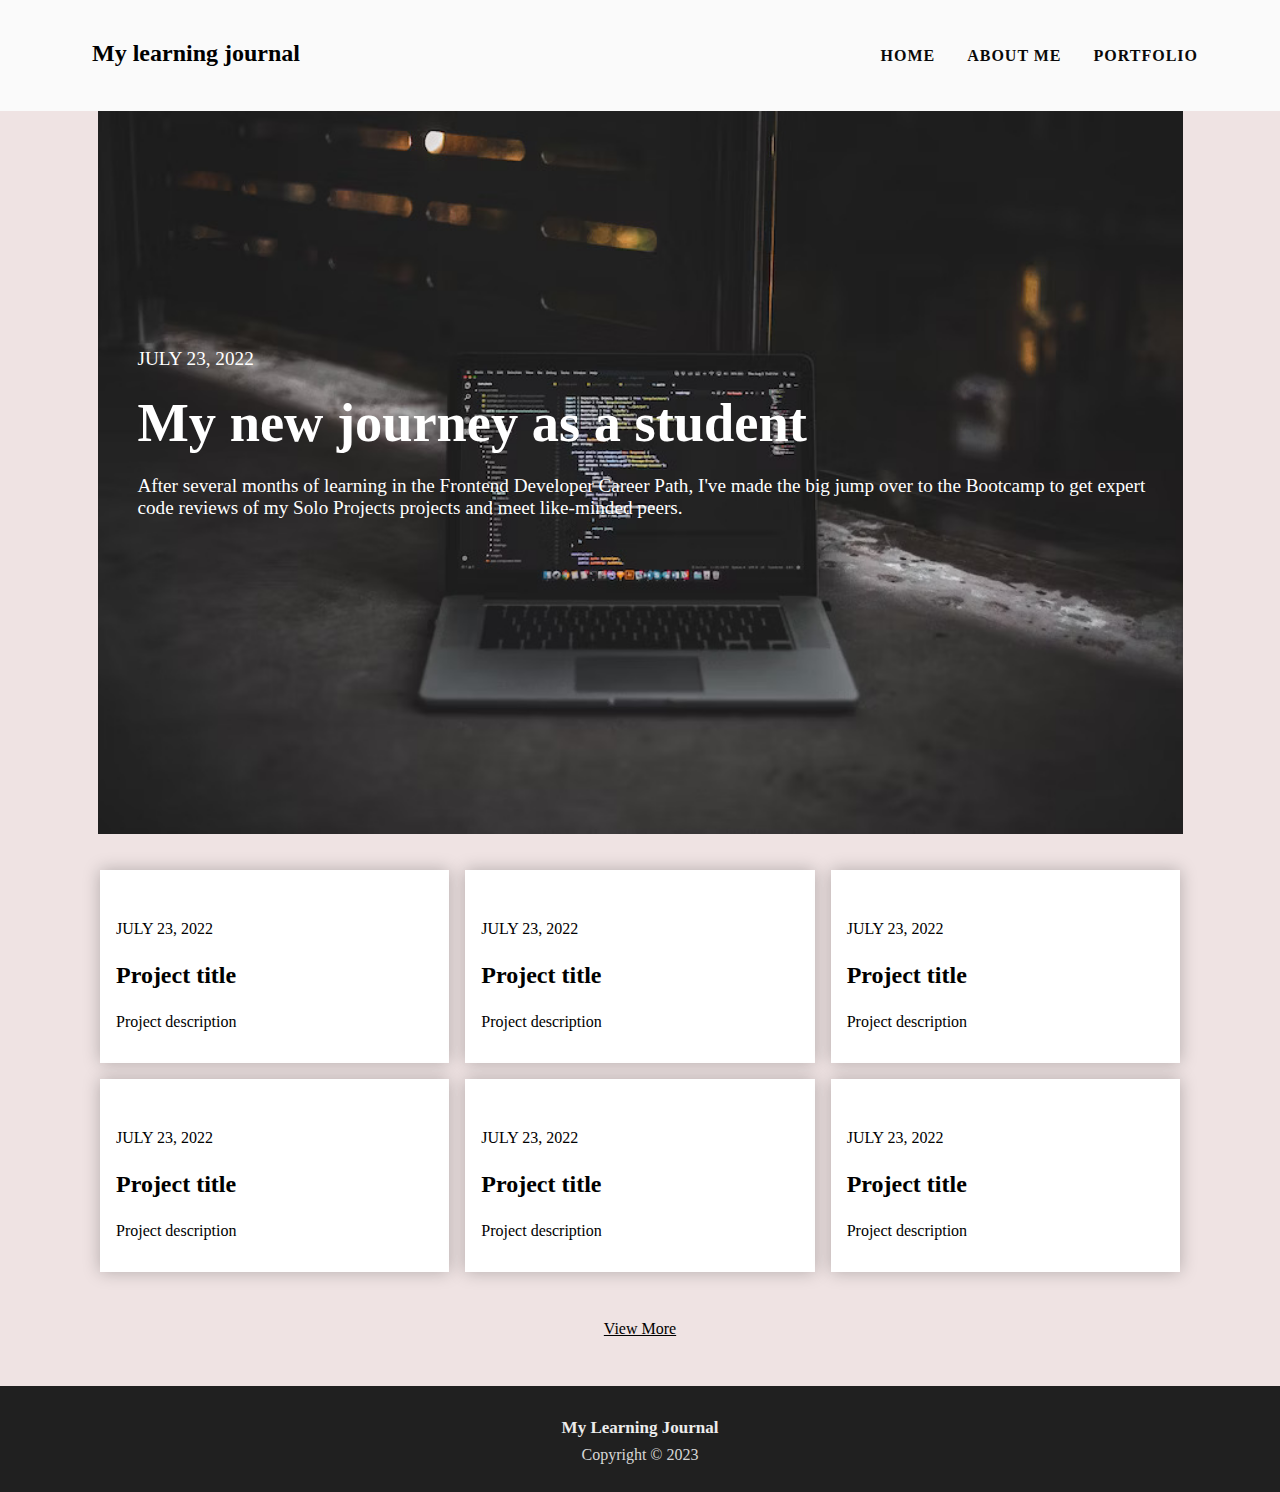
==== index.html @ 4909e025 "add the code" ====
<!DOCTYPE html>
<html lang="en">
<head>
    <meta charset="UTF-8">
    <meta name="viewport" content="width=device-width, initial-scale=1.0">
    <link rel="stylesheet" href="https://cdnjs.cloudflare.com/ajax/libs/normalize/8.0.1/normalize.css">
    <!-- Font Awesome CDN -->
	<link rel="stylesheet" href="https://cdnjs.cloudflare.com/ajax/libs/font-awesome/6.2.0/css/all.min.css" integrity="sha512-xh6O/CkQoPOWDdYTDqeRdPCVd1SpvCA9XXcUnZS2FmJNp1coAFzvtCN9BmamE+4aHK8yyUHUSCcJHgXloTyT2A==" crossorigin="anonymous" referrerpolicy="no-referrer" />
    <title>My Learning Journal</title>
    <link rel="stylesheet" href="css/style.css">
</head>
    <body>
        <!-- HEADER SECTION -->
        <header>
            <div class="container container-flex">
                <div class="site-title">
                    <i class="fa-brands fa-facebook-messenger"></i>
                     <h2>My learning journal</h2>
                </div>
                <nav>
                    <ul>
                        <li><a href="index.html">HOME</a></li>
                        <li><a href="about.html">ABOUT ME</a></li>
                        <li><a href="https://portfoliov1-divvsaxena.netlify.app/">PORTFOLIO</a></li>
                    </ul>
                </nav>
            </div>
        </header>
        <!-- BODY SECTION -->
        <main>
            <!-- HERO POST -->
            <section >
                    <div class="hero-post">
                        <img src="images/hero-post.jpg">
                        <div class="hero-container">
                            <p id="date">JULY 23, 2022</p>
                            <h1><a href="myjourney.html">My new journey as a student</a></h1>
                            <p>After several months of learning in the Frontend Developer Career Path, I've made the big jump over to the Bootcamp to get expert code reviews of my Solo Projects projects and meet like-minded peers.</p>
                       </div>
                  </div>
            </section>
                <!-- Other POSTS -->
            <section>
                <div class="portfolio">
                    <!--portfolio item 1 -->
                    <div class="portfolio-card">
                        <img src="https://unsplash.it/700/180" alt="">
                        <p>JULY 23, 2022</p>
                        <h3 class="portfolio-card-title">Project title</h3>
                        <p class="portfolio-card-p">Project description</p>
                    </div>
                    
                    <!--portfolio item 2 -->
                    <div class="portfolio-card">
                        <img src="https://unsplash.it/700/180" alt="">
                        <p>JULY 23, 2022</p>
                        <h3 class="portfolio-card-title">Project title</h3>
                        <p class="portfolio-card-p">Project description</p>
                    </div>
                    
                    <!--portfolio item 3 -->
                    <div class="portfolio-card">
                        <img src="https://unsplash.it/700/180" alt="">
                        <p>JULY 23, 2022</p>
                        <h3 class="portfolio-card-title">Project title</h3>
                        <p class="portfolio-card-p">Project description</p>
                    </div>
                    
                    <!--portfolio item 4 -->

                    <div class="portfolio-card hide">
                        <img src="https://unsplash.it/700/180" alt="">
                        <p>JULY 23, 2022</p>
                        <h3 class="portfolio-card-title">Project title</h3>
                        <p class="portfolio-card-p">Project description</p>
                    </div>
                    
                    <!--portfolio item 5 -->
                    <div class="portfolio-card hide">
                        <img src="https://unsplash.it/700/180" alt="">
                        <p>JULY 23, 2022</p>
                        <h3 class="portfolio-card-title">Project title</h3>
                        <p class="portfolio-card-p">Project description</p>
                    </div>
                    
                    <!--portfolio item 6 -->
                    <div class="portfolio-card hide">
                        <img src="https://unsplash.it/700/180" alt="">
                        <p>JULY 23, 2022</p>
                        <h3 class="portfolio-card-title">Project title</h3>
                        <p class="portfolio-card-p">Project description</p>
                    </div>
                </div>
            </section>
        
        </main>
        <p class="view-more"><a href="">View More</a></p>
        <!-- FOOTER SECTION -->
        <footer>
            <h1>My Learning Journal</h1>
            <p>Copyright © 2023</p>
        </footer>
    </body>
</html>
---- css/style.css ----
html, 
body {
    margin: 0 auto;
    padding: 0;
    background: #efe3e3;
}


/* ================
Layout
================== */

.container {
    width: 90%;
    margin: 0 auto;

}

.container-flex {
    display: flex;
    align-items: baseline;
    justify-content: space-between;
    padding-bottom: 0.625rem;
}

header{
    background: #FAFAFA;
    margin: 0 auto;
    padding: 1.25em;
}
.site-title{
    display: flex;
    gap: 10px;
    align-items: baseline;
}

.fa-brands{
    font-size: 2em;
   
}

.site-title h2{
    margin-bottom: 0;
}
.site-title p{
    margin-top: 0.5em;
}

/* navigation */
nav ul{
    list-style: none;
    padding: 0;
    display: flex;
    justify-content: center;
}
nav li{
    margin-left: 2em;
}

nav a{
    text-decoration: none;
    color: #090909;
    font-weight: 700;
    text-transform: uppercase;
    letter-spacing: 1px;
   
}

nav a:hover,
nav a:focus {
    color: #1792d2;
    border-bottom: 2px solid #1792d2;
}

/* ================
Sections
================== */


.hero-post{
    max-width: 1085px;
    width: 100%;
    position: relative;
    margin: 0 auto;
}
.hero-post h1 a{
    text-decoration: none;
    color: white;
    font-size: 3.4rem;
}
.hero-post h1 a:hover{
    border-bottom: 2px solid white;
    color: white;
    cursor: pointer;
}

.hero-container{
    color: white;
    position: absolute;
    bottom: 300px;
    left: 40px;
}
.hero-container p{
    font-size: 1.2rem;
}

.hero-post img{
   max-width: 100%;
   width:100%;
   max-width: 1085px;
   background-size: cover;
   
}

/*
  FOR GRID
*/
.portfolio {
    padding: 2em;
    display: grid;
    max-width: 1080px;
    margin: 0 auto;
    grid-template-columns: repeat(auto-fill, minmax(330px, 1fr));
    grid-gap: 1em;
} 



.portfolio-title {
    text-align: center;
    color: #00C896;
    grid-column: 1 / -1;
}

img {
    max-width: 100%;
}

.portfolio-card {
    box-shadow: 0 0 1em rgba(0,0,0,.25);
    padding: 1em;
    background: white;
}

.portfolio-card-title {
    font-size: 1.5rem;
    color: #000;
}


/*
VIEW MORE
*/
.view-more{
  max-width: 1085px;
  padding: 1em 0 3em 0;
  margin: 0 auto;
  display: flex;
  justify-content: center;
  align-items: center;
  
}
.view-more a{
    color: #000000;
}
.view-more a:hover,
.view-more a:focus{
    color: #1792d2;
}

footer{
    background: #202020;
    text-align: center;
    padding: 1.25rem;
    margin: 0 auto;
}

footer h1{
    color: #ECECEC;
    font-size: 1.0625rem;
    font-weight: bold;
    margin-bottom: 0;
}
footer p{
    color: #D7D7D7;
    margin: 0.5em;
}

.hero-post-main{
    display: flex;
    width: 90%;
    justify-content: space-between;
    align-items: center;
    padding: 2.5em 0;
    gap: 60px;
    margin: 0 auto;
}

.hero-post-main img{
    width: 20%;

}
.about-me{
    width: 80%;
}

.about-me h1{
    font-size: 2.25rem;
}
.about-me p{
    font-size: 1rem;
}
.content-about-me{
    width: 90%;
    margin: 0 auto;
    font-size: 1.15rem;
}
/*MY JOURNEY PAGE*/
.myjourney {
    font-size: 1.25rem;
}

/*
    Media Queries
    */

    @media (max-width:769px){
        .hero-container{
            position: absolute;
            top: 0px;
            bottom: 100px;
        }
        .hero-post h1 a{
            font-size: 4rem;
        }
        .portfolio{
            max-width: 1000px;
            grid-template-columns: repeat(auto-fill, minmax(300px, 1fr));
        }
        .hero-post-main img{
            width: 30%;
        }
        .about-me h1{
            font-size: 1.8rem;
        }
        .about-me p{
            font-size: 1rem;
        }
        .myjourney{
            width: 80%;
        }
       

    }
    
  @media (max-width:480px){
    .hero-post h1 a{
        font-size: 2rem;
    }
    .container-flex{
        width: 100%;
    }
    
    #date{
        font-size: 0.9rem;
        margin-top: 2rem;
        
    }
    .hero-post img{
        height: 300px;
        background-size: cover;
        object-fit: cover;
    }

    .site-title{
        font-size: 0.7rem;
    }
    header{
        padding: 0.5em 1.25em 0.1em 1.25em;
    }

    nav a{
        font-size: 0.5rem;
    }

    nav li{
        margin-left: 1em;
    }
    .hide{
        display: none;
    }

    /* ABOUT PAGE*/
    .hero-post-main{
        display: block;
        padding-top: 20px;
        padding-bottom: 5px;
    }
    .hero-post-main img{
        width: 45%;
        height: auto;
    }
    .about-me h1{
        font-size: 1.8rem;
    }
    .about-me p{
        font-size: 1rem;
    }
    .about-me{
        width: 90%;
    }
    /*MY JOURNEY*/
    #myjourney-img{
        width: 100%;
        height: 250px;
    }
  }  
  @media (max-width:404px){
    .site-title{
        font-size: 0.5rem;
    }
    header{
        padding: 0em 1.25em 0.4em 1.25em;
    }

    nav a{
        font-size: 0.55rem;
    }
    header{
        padding: 0.6em 1.25em 0.1em 1.25em;
    }
    .hero-post img{
        height: 400px;
        background-size: cover;
        object-fit: cover;
    }
    /* ABOUT PAGE*/
    #mypic{
        height: auto;
        width: 45%;
    }
    .about-me{
        width: 90%;
    }
    .hero-post-main img{
        width: 20%;
        height: auto;
    }
    .about-me h1{
        font-size: 1.8rem;
    }
    .about-me p{
        font-size: 1rem;
    }
  }

  @media (max-width:376px){
    .site-title{
        font-size: 0.5rem;
    }
    .hero-post h1 a{
        font-size: 1.9rem;
    }
    .container-flex{
        padding-bottom: 0;
    }
    header{
        padding: 0em 1.25em 0.4em 1.25em;
    }
    .hero-container{
        text-align: start;
        
    }
    .hero-container p {
        font-size: 1rem;
        text-align: start;
        padding-right: 12px;
        
    }
    .hero-post img{
        height: 400px;
        background-size: cover;
        object-fit: cover;
    }
  }
  @media (max-width:367px){
    .site-title{
        font-size: 0.44rem;
    }
    nav a{
        font-size: 0.39rem;
        font-weight: bolder;
    }
  }

  @media (max-width:321px){
    .portfolio{
    grid-template-columns: repeat(auto-fill, minmax(250px, 1fr));
    }
    .site-title{
        font-size: 0.4rem;
    }
    nav a{
        font-size: 0.38rem;
    }
}
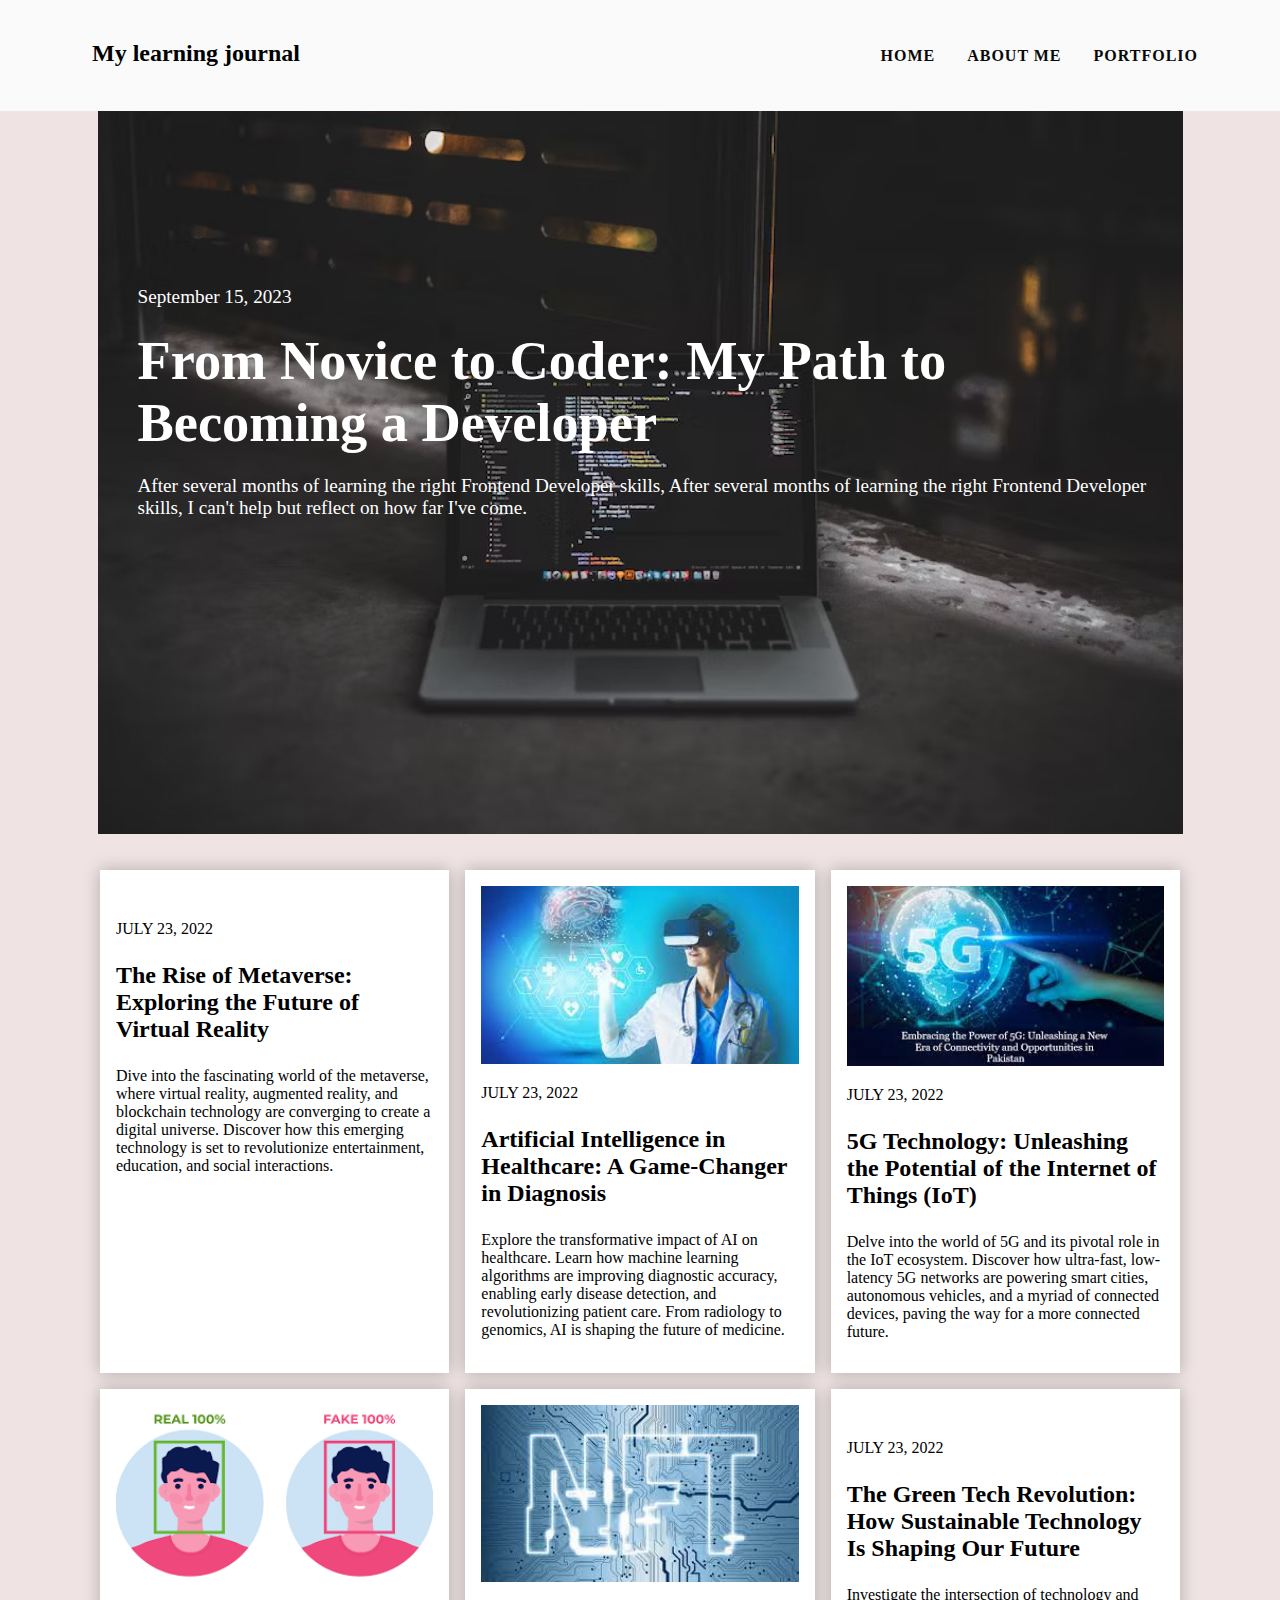
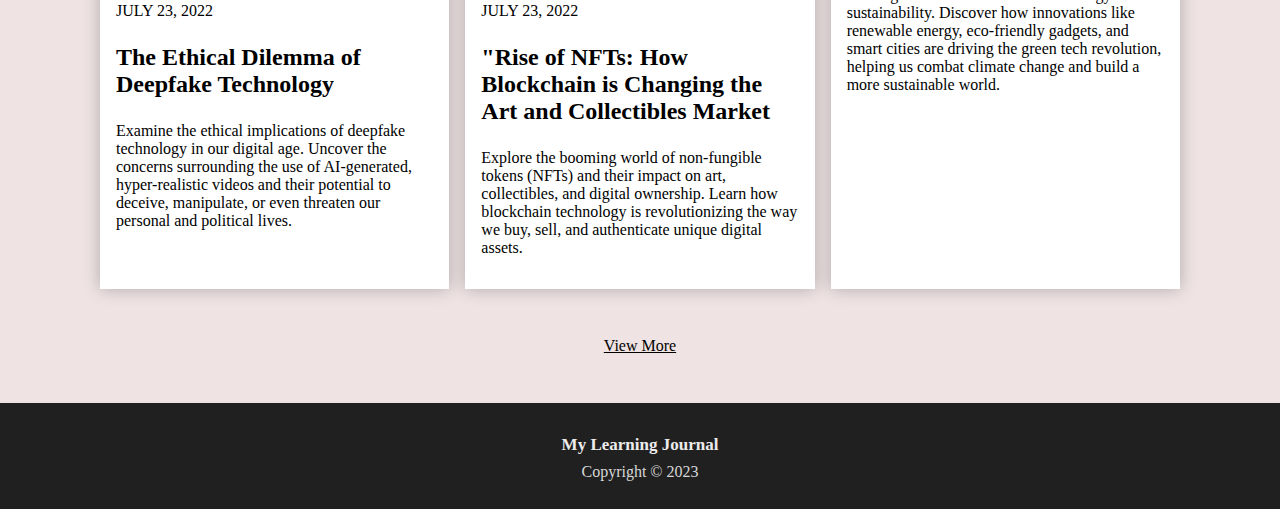
==== commit 5d0f2a5e: "final-ready" ====
--- a/index.html
+++ b/index.html
@@ -34,9 +34,9 @@
                     <div class="hero-post">
                         <img src="images/hero-post.jpg">
                         <div class="hero-container">
-                            <p id="date">JULY 23, 2022</p>
-                            <h1><a href="myjourney.html">My new journey as a student</a></h1>
-                            <p>After several months of learning in the Frontend Developer Career Path, I've made the big jump over to the Bootcamp to get expert code reviews of my Solo Projects projects and meet like-minded peers.</p>
+                            <p id="date">September 15, 2023</p>
+                            <h1><a href="myjourney.html">From Novice to Coder: My Path to Becoming a Developer</a></h1>
+                            <p>After several months of learning the right Frontend Developer skills, After several months of learning the right Frontend Developer skills, I can't help but reflect on how far I've come.</p>
                        </div>
                   </div>
             </section>
@@ -45,51 +45,51 @@
                 <div class="portfolio">
                     <!--portfolio item 1 -->
                     <div class="portfolio-card">
-                        <img src="https://unsplash.it/700/180" alt="">
+                        <img src="https://interplex.com/wp-content/uploads/Picture1.jpg" alt="" width="100%">
                         <p>JULY 23, 2022</p>
-                        <h3 class="portfolio-card-title">Project title</h3>
-                        <p class="portfolio-card-p">Project description</p>
+                        <h3 class="portfolio-card-title">The Rise of Metaverse: Exploring the Future of Virtual Reality</h3>
+                        <p class="portfolio-card-p">Dive into the fascinating world of the metaverse, where virtual reality, augmented reality, and blockchain technology are converging to create a digital universe. Discover how this emerging technology is set to revolutionize entertainment, education, and social interactions.</p>
                     </div>
                     
                     <!--portfolio item 2 -->
                     <div class="portfolio-card">
-                        <img src="https://unsplash.it/700/180" alt="">
+                        <img src="[data-uri]" alt="" width="100%">
                         <p>JULY 23, 2022</p>
-                        <h3 class="portfolio-card-title">Project title</h3>
-                        <p class="portfolio-card-p">Project description</p>
+                        <h3 class="portfolio-card-title">Artificial Intelligence in Healthcare: A Game-Changer in Diagnosis</h3>
+                        <p class="portfolio-card-p">Explore the transformative impact of AI on healthcare. Learn how machine learning algorithms are improving diagnostic accuracy, enabling early disease detection, and revolutionizing patient care. From radiology to genomics, AI is shaping the future of medicine.</p>
                     </div>
                     
                     <!--portfolio item 3 -->
                     <div class="portfolio-card">
-                        <img src="https://unsplash.it/700/180" alt="">
+                        <img src="[data-uri]" alt="" width="100%">
                         <p>JULY 23, 2022</p>
-                        <h3 class="portfolio-card-title">Project title</h3>
-                        <p class="portfolio-card-p">Project description</p>
+                        <h3 class="portfolio-card-title">5G Technology: Unleashing the Potential of the Internet of Things (IoT)</h3>
+                        <p class="portfolio-card-p">Delve into the world of 5G and its pivotal role in the IoT ecosystem. Discover how ultra-fast, low-latency 5G networks are powering smart cities, autonomous vehicles, and a myriad of connected devices, paving the way for a more connected future.</p>
                     </div>
                     
                     <!--portfolio item 4 -->
 
                     <div class="portfolio-card hide">
-                        <img src="https://unsplash.it/700/180" alt="">
+                        <img src="[data-uri]" alt="" width="100%">
                         <p>JULY 23, 2022</p>
-                        <h3 class="portfolio-card-title">Project title</h3>
-                        <p class="portfolio-card-p">Project description</p>
+                        <h3 class="portfolio-card-title">The Ethical Dilemma of Deepfake Technology</h3>
+                        <p class="portfolio-card-p"> Examine the ethical implications of deepfake technology in our digital age. Uncover the concerns surrounding the use of AI-generated, hyper-realistic videos and their potential to deceive, manipulate, or even threaten our personal and political lives.</p>
                     </div>
                     
                     <!--portfolio item 5 -->
                     <div class="portfolio-card hide">
-                        <img src="https://unsplash.it/700/180" alt="">
+                        <img src="[data-uri]" alt="" width="100%">
                         <p>JULY 23, 2022</p>
-                        <h3 class="portfolio-card-title">Project title</h3>
-                        <p class="portfolio-card-p">Project description</p>
+                        <h3 class="portfolio-card-title">"Rise of NFTs: How Blockchain is Changing the Art and Collectibles Market</h3>
+                        <p class="portfolio-card-p">Explore the booming world of non-fungible tokens (NFTs) and their impact on art, collectibles, and digital ownership. Learn how blockchain technology is revolutionizing the way we buy, sell, and authenticate unique digital assets.</p>
                     </div>
                     
                     <!--portfolio item 6 -->
                     <div class="portfolio-card hide">
-                        <img src="https://unsplash.it/700/180" alt="">
+                        <img src="https://www.digi.com/getattachment/Blog/post/How-Investing-in-Green-Technology-Saves-Businesses/1612-i107-029-S-m005-c11-ecology_concept_illustration-850x720.jpg?lang=en-US" alt="" width="100%">
                         <p>JULY 23, 2022</p>
-                        <h3 class="portfolio-card-title">Project title</h3>
-                        <p class="portfolio-card-p">Project description</p>
+                        <h3 class="portfolio-card-title">The Green Tech Revolution: How Sustainable Technology Is Shaping Our Future</h3>
+                        <p class="portfolio-card-p"> Investigate the intersection of technology and sustainability. Discover how innovations like renewable energy, eco-friendly gadgets, and smart cities are driving the green tech revolution, helping us combat climate change and build a more sustainable world.</p>
                     </div>
                 </div>
             </section>
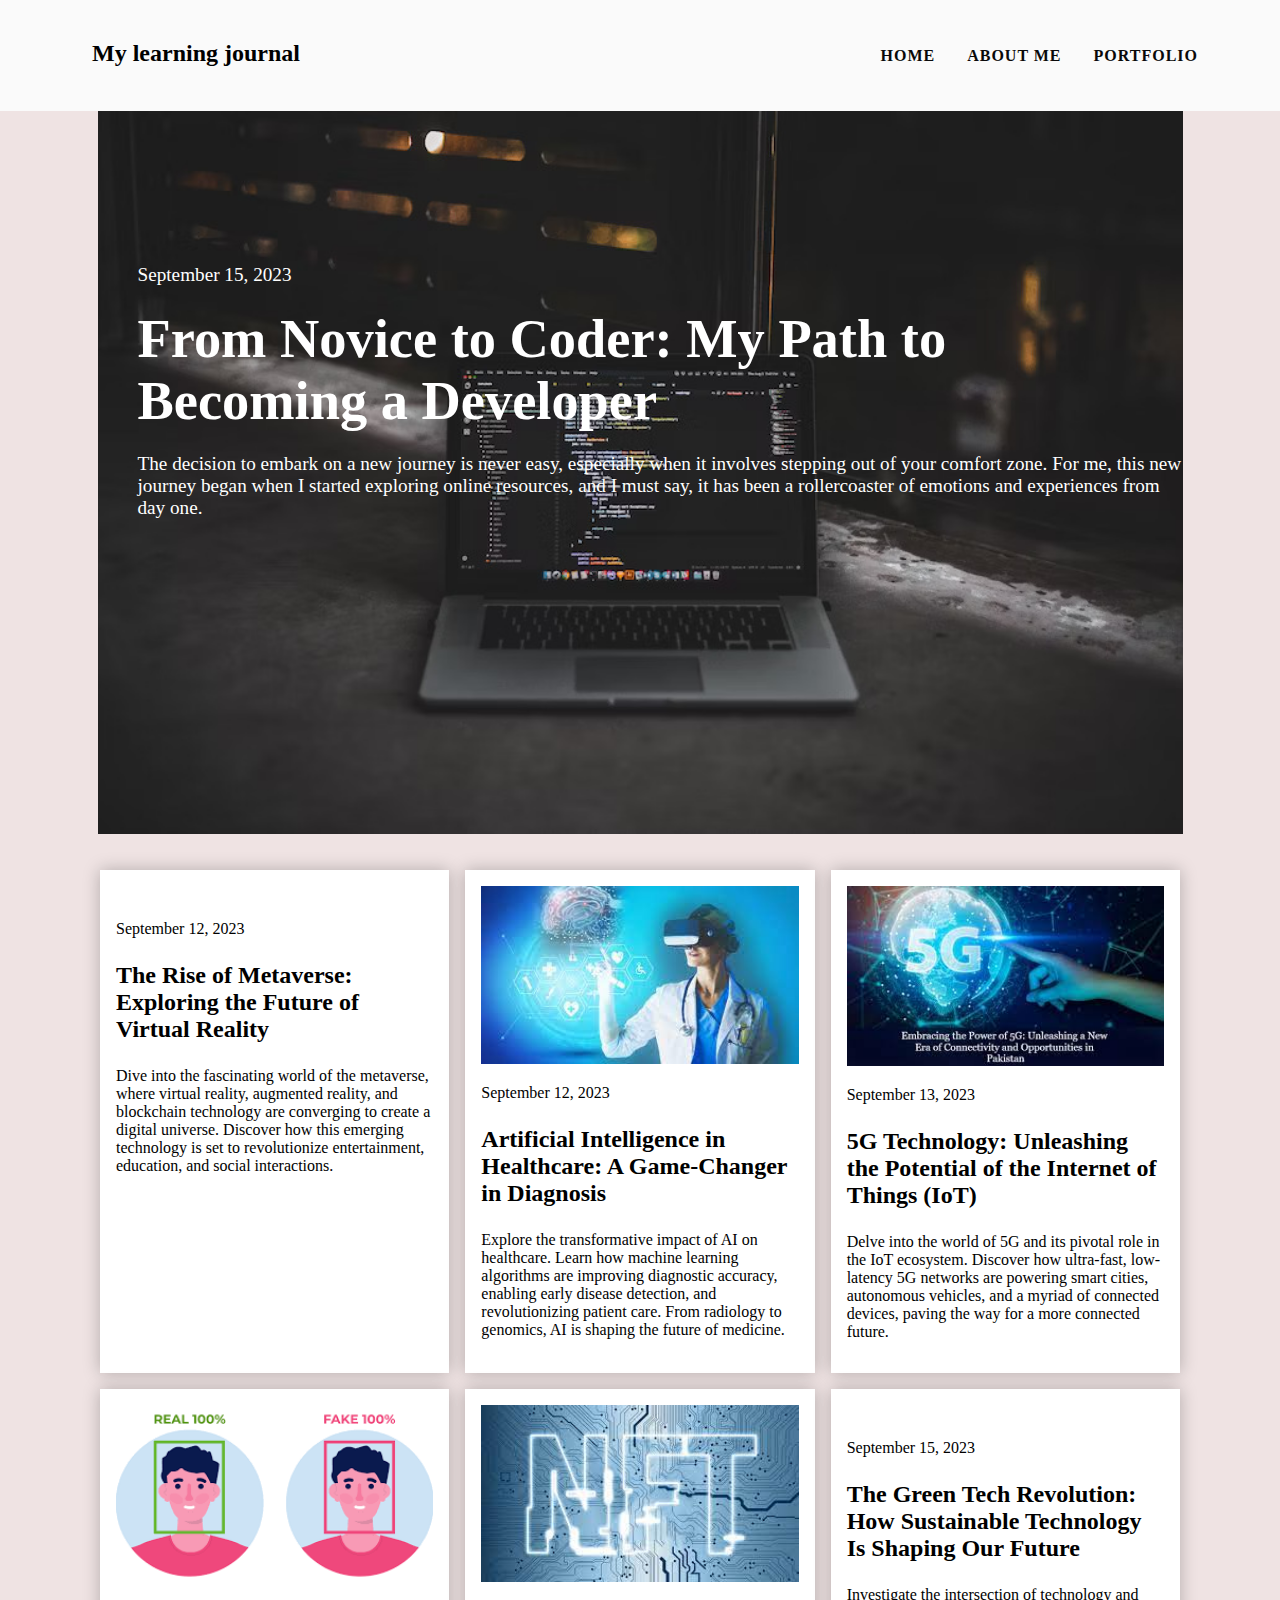
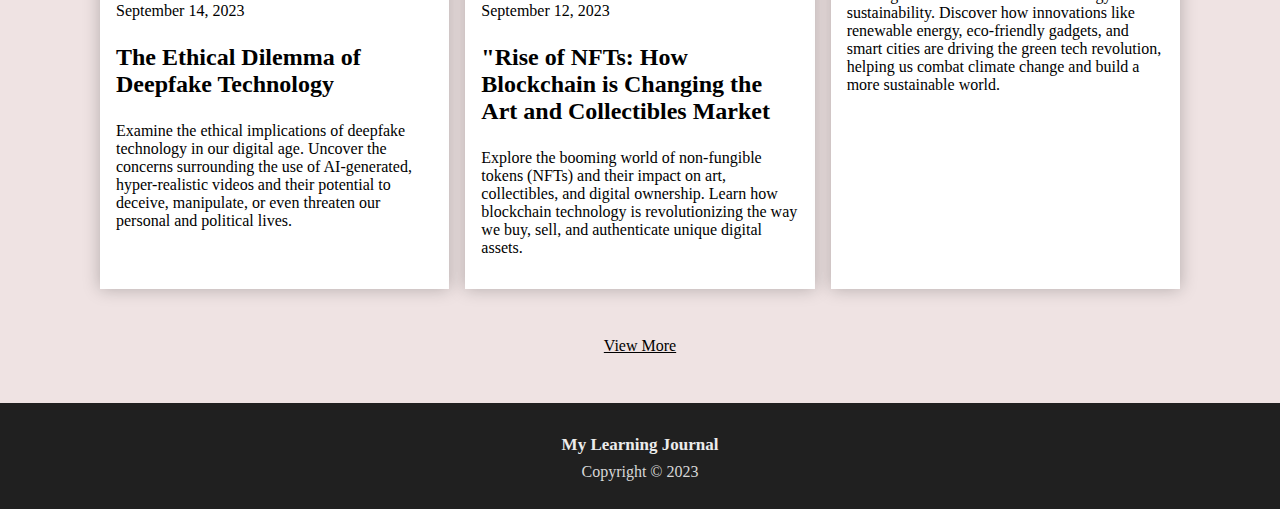
==== commit d3c8d2e5: "fixes" ====
--- a/index.html
+++ b/index.html
@@ -36,7 +36,7 @@
                         <div class="hero-container">
                             <p id="date">September 15, 2023</p>
                             <h1><a href="myjourney.html">From Novice to Coder: My Path to Becoming a Developer</a></h1>
-                            <p>After several months of learning the right Frontend Developer skills, After several months of learning the right Frontend Developer skills, I can't help but reflect on how far I've come.</p>
+                            <p>The decision to embark on a new journey is never easy, especially when it involves stepping out of your comfort zone. For me, this new journey began when I started exploring online resources, and I must say, it has been a rollercoaster of emotions and experiences from day one.</p>
                        </div>
                   </div>
             </section>
@@ -46,7 +46,7 @@
                     <!--portfolio item 1 -->
                     <div class="portfolio-card">
                         <img src="https://interplex.com/wp-content/uploads/Picture1.jpg" alt="" width="100%">
-                        <p>JULY 23, 2022</p>
+                        <p>September 12, 2023</p>
                         <h3 class="portfolio-card-title">The Rise of Metaverse: Exploring the Future of Virtual Reality</h3>
                         <p class="portfolio-card-p">Dive into the fascinating world of the metaverse, where virtual reality, augmented reality, and blockchain technology are converging to create a digital universe. Discover how this emerging technology is set to revolutionize entertainment, education, and social interactions.</p>
                     </div>
@@ -54,7 +54,7 @@
                     <!--portfolio item 2 -->
                     <div class="portfolio-card">
                         <img src="[data-uri]" alt="" width="100%">
-                        <p>JULY 23, 2022</p>
+                        <p>September 12, 2023</p>
                         <h3 class="portfolio-card-title">Artificial Intelligence in Healthcare: A Game-Changer in Diagnosis</h3>
                         <p class="portfolio-card-p">Explore the transformative impact of AI on healthcare. Learn how machine learning algorithms are improving diagnostic accuracy, enabling early disease detection, and revolutionizing patient care. From radiology to genomics, AI is shaping the future of medicine.</p>
                     </div>
@@ -62,7 +62,7 @@
                     <!--portfolio item 3 -->
                     <div class="portfolio-card">
                         <img src="[data-uri]" alt="" width="100%">
-                        <p>JULY 23, 2022</p>
+                        <p>September 13, 2023</p>
                         <h3 class="portfolio-card-title">5G Technology: Unleashing the Potential of the Internet of Things (IoT)</h3>
                         <p class="portfolio-card-p">Delve into the world of 5G and its pivotal role in the IoT ecosystem. Discover how ultra-fast, low-latency 5G networks are powering smart cities, autonomous vehicles, and a myriad of connected devices, paving the way for a more connected future.</p>
                     </div>
@@ -71,7 +71,7 @@
 
                     <div class="portfolio-card hide">
                         <img src="[data-uri]" alt="" width="100%">
-                        <p>JULY 23, 2022</p>
+                        <p>September 14, 2023</p>
                         <h3 class="portfolio-card-title">The Ethical Dilemma of Deepfake Technology</h3>
                         <p class="portfolio-card-p"> Examine the ethical implications of deepfake technology in our digital age. Uncover the concerns surrounding the use of AI-generated, hyper-realistic videos and their potential to deceive, manipulate, or even threaten our personal and political lives.</p>
                     </div>
@@ -79,7 +79,7 @@
                     <!--portfolio item 5 -->
                     <div class="portfolio-card hide">
                         <img src="[data-uri]" alt="" width="100%">
-                        <p>JULY 23, 2022</p>
+                        <p>September 12, 2023</p>
                         <h3 class="portfolio-card-title">"Rise of NFTs: How Blockchain is Changing the Art and Collectibles Market</h3>
                         <p class="portfolio-card-p">Explore the booming world of non-fungible tokens (NFTs) and their impact on art, collectibles, and digital ownership. Learn how blockchain technology is revolutionizing the way we buy, sell, and authenticate unique digital assets.</p>
                     </div>
@@ -87,7 +87,7 @@
                     <!--portfolio item 6 -->
                     <div class="portfolio-card hide">
                         <img src="https://www.digi.com/getattachment/Blog/post/How-Investing-in-Green-Technology-Saves-Businesses/1612-i107-029-S-m005-c11-ecology_concept_illustration-850x720.jpg?lang=en-US" alt="" width="100%">
-                        <p>JULY 23, 2022</p>
+                        <p>September 15, 2023</p>
                         <h3 class="portfolio-card-title">The Green Tech Revolution: How Sustainable Technology Is Shaping Our Future</h3>
                         <p class="portfolio-card-p"> Investigate the intersection of technology and sustainability. Discover how innovations like renewable energy, eco-friendly gadgets, and smart cities are driving the green tech revolution, helping us combat climate change and build a more sustainable world.</p>
                     </div>
--- a/css/style.css
+++ b/css/style.css
@@ -140,6 +140,12 @@
     box-shadow: 0 0 1em rgba(0,0,0,.25);
     padding: 1em;
     background: white;
+    
+}
+.portfolio-card:hover,
+.portfolio-card:focus{
+    cursor: pointer;
+    background-color: #d0eae4;
 }
 
 .portfolio-card-title {
@@ -198,10 +204,18 @@
 
 .hero-post-main img{
     width: 20%;
-
-}
+}
+
+.hero-post-main img:hover{
+    width: 30%;
+}
+
 .about-me{
     width: 80%;
+}
+.about-me:hover,
+.about-me:focus{
+    color: #092b3e;
 }
 
 .about-me h1{
@@ -326,6 +340,9 @@
     nav a{
         font-size: 0.55rem;
     }
+    nav a:hover{
+        color: #1792d2;
+    }
     header{
         padding: 0.6em 1.25em 0.1em 1.25em;
     }
@@ -388,7 +405,7 @@
         font-size: 0.44rem;
     }
     nav a{
-        font-size: 0.39rem;
+        font-size: 0.45rem;
         font-weight: bolder;
     }
   }
